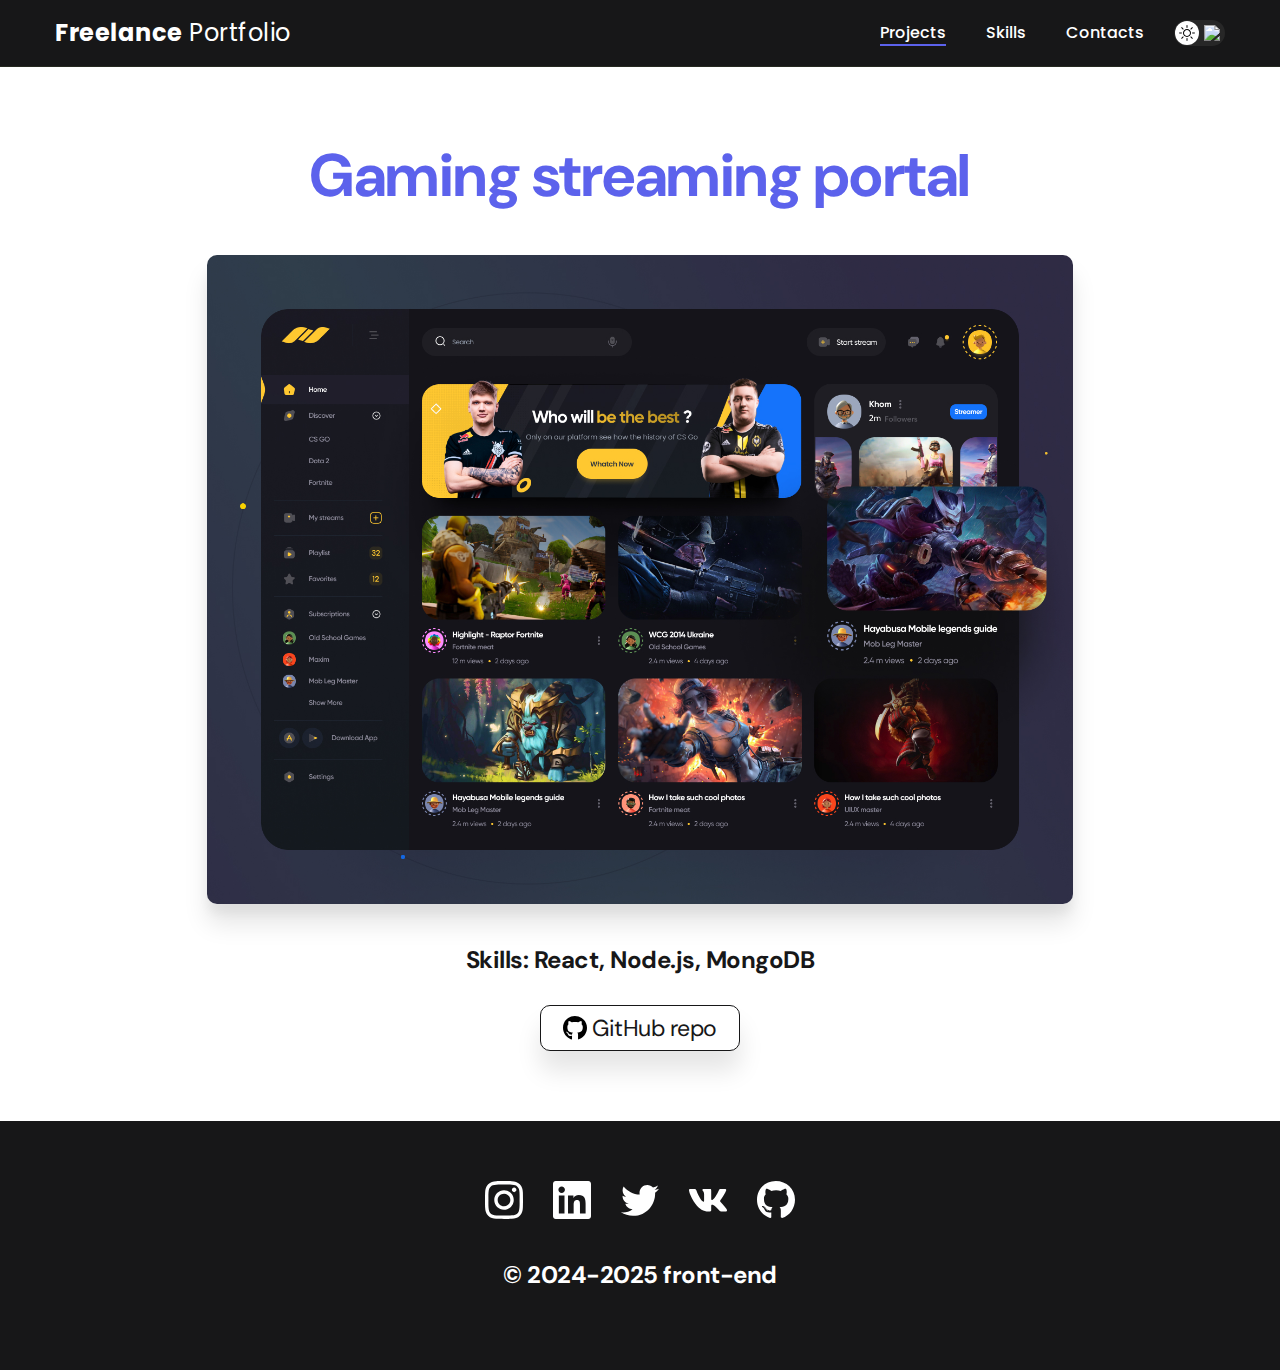
==== 01.html @ 3c2bc306 "first commit" ====
<!DOCTYPE html>
<html lang="en">
<head>
    <meta charset="UTF-8">
    <meta name="viewport" content="width=device-width, initial-scale=1.0">
    <link rel="stylesheet" href="./css/videoServise.css">
    <title>Freelance Portfolio</title>
</head>
<body>
    <nav class="nav">
        <div class="container">
            <div class="nav-row">
                <a href="./index.html" class="logo"><strong>Freelance</strong> Portfolio</a>
                <button class="dark-mode-btn "> 
                    <img src="./assets/icons/sun.svg" class="dark-mode-btn__icon">
                    <img src="./assets/icons/moon.svg" class="dark-mode-btn__icon">
                </button>
                <ul class="nav-list">
                    <li class="nav-list__item"><a href="./index.html" class="nav-list__link nav-list__link--active">Projects</a></li>
                    <li class="nav-list__item"><a href="./skills.html" class="nav-list__link">Skills</a></li>
                    <li class="nav-list__item"><a href="/contacts.html" class="nav-list__link">Contacts</a></li>
                </ul>
            </div>
            
        </div>
    </nav>

    <main>
        <div class="container">
            <h1>Gaming streaming portal</h1>
            <div class="img">
                <img src="./assets/projects/01-big.jpg" alt="">
            </div>
            <p>Skills: React, Node.js, MongoDB</p>
            <div class="btn">
                <img src="./assets/icons/github.svg" alt="">
                <span>GitHub repo</span>
            </div>
        </div>

    </main>

    <footer class="footer">
        <div class="container">
            <div class="footer__wrapper">
                <ul class="social">
                    <li class="social__item"><a href="#!"><img src="./assets/icons/instagram.svg" alt="Vkontakte"></a></li>
                    <li class="social__item"><a href="#!"><img src="./assets/icons/linkedIn.svg" alt="Instagram"></a></li>
                    <li class="social__item"><a href="#!"><img src="./assets/icons/twitter.svg" alt=" Twitter"></a></li>
                    <li class="social__item"><a href="#!"><img src="./assets/icons/Vector.svg" alt="GitHub"></a></li>
                    <li class="social__item"><a href="#!"><img src="./assets/icons/aersarf.svg" alt="LinkedIn"></a></li>
                </ul>
                <div class="copyright">
                    <p>© 2024-2025 front-end</p>
                </div>
            </div>
        </div>
    </footer>
    <script src="js/main.js" defer></script>
</body>
</html>
---- css/videoServise.css ----
@import "./reset.css";

@import url('https://fonts.googleapis.com/css2?family=DM+Sans:ital,opsz,wght@0,9..40,100..1000;1,9..40,100..1000&family=Poppins:ital,wght@0,400;0,500;0,700;1,400;1,500;1,700&display=swap');


:root {
    --black:#171718;
    --white:#fff;
    --purple:#5C62EC;
    --black-border:#262920;

    --dark-bg: var(--black);
    --dark-border: var(--black-border);
    --header-text: var(--white);
    --accent: var(--purple);
    
    /* light mode */
    --page-bg: var(--white);
    --text-color: var(--black);
    --title-1: var(--accent);
}
.dark{
    --page-bg: #252526;
    --text-color: var(--white);
    --title-1: var(--white);
}
html, body {
    font-family: 'DM Sans', sans-serif;
    font-size: larger;
    letter-spacing: -0.5px;
    height: 100%;
    display: flex;
    flex-direction: column;
}
main{
    background-color: var(--page-bg);
    color: var(--text-color);
}
.container{
    margin: 0 auto;
    padding: 0 15px;
    max-width: 1200px;
}
/* nav */
.nav {
    background-color: var(--dark-bg);
    border-bottom: 1px solid var(--dark-border);
    color: var(--header-text);
    padding: 20px 0;
    letter-spacing: normal;
}
.container{
    margin: 0 auto;
    padding: 0 15px;
    max-width: 1200px;
}
.nav-row{
    display: flex;
    justify-content: end;
    align-items: center;
    column-gap: 30px;
    row-gap: 20px;
    flex-wrap: wrap;
}
.logo{
    color: var(--header-text);
    font-size: 24px;
    font-weight: 400;
    letter-spacing: 0.5px;
    text-decoration: none;
    font-family: 'Poppins', sans-serif;
    margin-right: auto;
}
.logo strong{
    font-weight: 700;
}
.nav-list{
    display: flex;
    column-gap: 40px;
    flex-wrap: wrap;
    align-items: center;
    font-size: 16px;
    font-weight: 500;
    font-family: 'Poppins', sans-serif;
}
.nav-list__link{
    color: var(--header-text);
    text-decoration: none;
    transition: opacity 0.2s ease-in;
}
.nav-list__link:hover{
    opacity: 0.8;
}

.nav-list__link--active{
    position: relative;
}
.nav-list__link--active::before{
    content: "";
    position: absolute;
    left: 0;
    top: 100%;
    display: block;
    height: 2px;
    width: 100%;
    background-color: var(--accent);
}
.dark-mode-btn{
    order: 1;
    cursor: pointer;
    display: flex;
    justify-content: space-between;
    border: 0;
    width: 51px;
    height: 26px;
    border-radius: 30px;
    background-color: #272727;
    position: relative;
    padding: 5px;
}
.dark-mode-btn::before{
    content: "";
    position: absolute;
    top: 1px;
    left: 1px;
    width: 24px;
    height: 24px;
    border-radius: 50%;
    background-color: var(--white);
    transition: left 0.2s ease-in;
}
.dark-mode-btn--active::before{
    left: 26px;
}
.dark-mode-btn img{
    position: relative;
    z-index: 2;
}

/* Main */
main h1{
    text-align: center;
    padding: 70px 0 40px;
    font-weight: 700;
    font-size: 60px;
    line-height: 78px;
    color: var(--title-1);
}
.img{
    display: flex;
    justify-content: center;
    margin-bottom: 40px;
}
.img img{
    max-width: 865.38px;
    max-height: 650px;
    object-fit: cover;
    border-radius: 10px;
    box-shadow: 0px 20px 25px rgba(0, 0, 0, 0.1), 0px 10px 10px rgba(0, 0, 0, 0.04);
}
.container p{
    text-align: center;
    margin-bottom: 30px;
    font-weight: 700;
    font-size: 24px;
    line-height: 31.2px;
}
/* button */
.btn{
    background-color: var(--white);
    display: flex;
    align-items: center;
    justify-content: center;
    text-decoration: none;
    border-radius: 10px;
    box-shadow: 0px 20px 25px rgba(0, 0, 0, 0.1);
    padding: 10px 20px;
    width: 200px; 
    margin: 0 auto;
    border: 1px solid var(--black);
    color: var(--black);
    gap: 5px;
    margin-bottom: 70px;
    cursor: pointer;
    transition: 0.2s ease-in;
}
.btn:hover{
    transform:  translateY(-2px);
    transition: 0.2s ease-in;
}
.btn:active{
    opacity: 0.9;
    transform: scale(0.95) translateY(0px);
    transition: 0.2s ease-in;
}
/* footer */

.footer{
    background-color: var(--dark-bg);
    color: var(--white);
    padding: 60px 0 50px;
}
.social{
    display: flex;
    column-gap: 30px;
    align-items: center;
    justify-content: center;
    margin-bottom: 40px;
}
.copyright{
    font-weight: 400;
    font-size: 16px;
    line-height: 24px;
    text-align: center;
}
.social__item:hover{
    transform:  translateY(-2px);
    transition: 0.2s ease-in;
    opacity: 85%;
}
.social__item:active{
    opacity: 0.5;
    transform: scale(0.95) translateY(0px);
    transition: 0.2s ease-in;
}
.main-wrapper{
    max-width: 865px;
    margin: 0 auto;
}
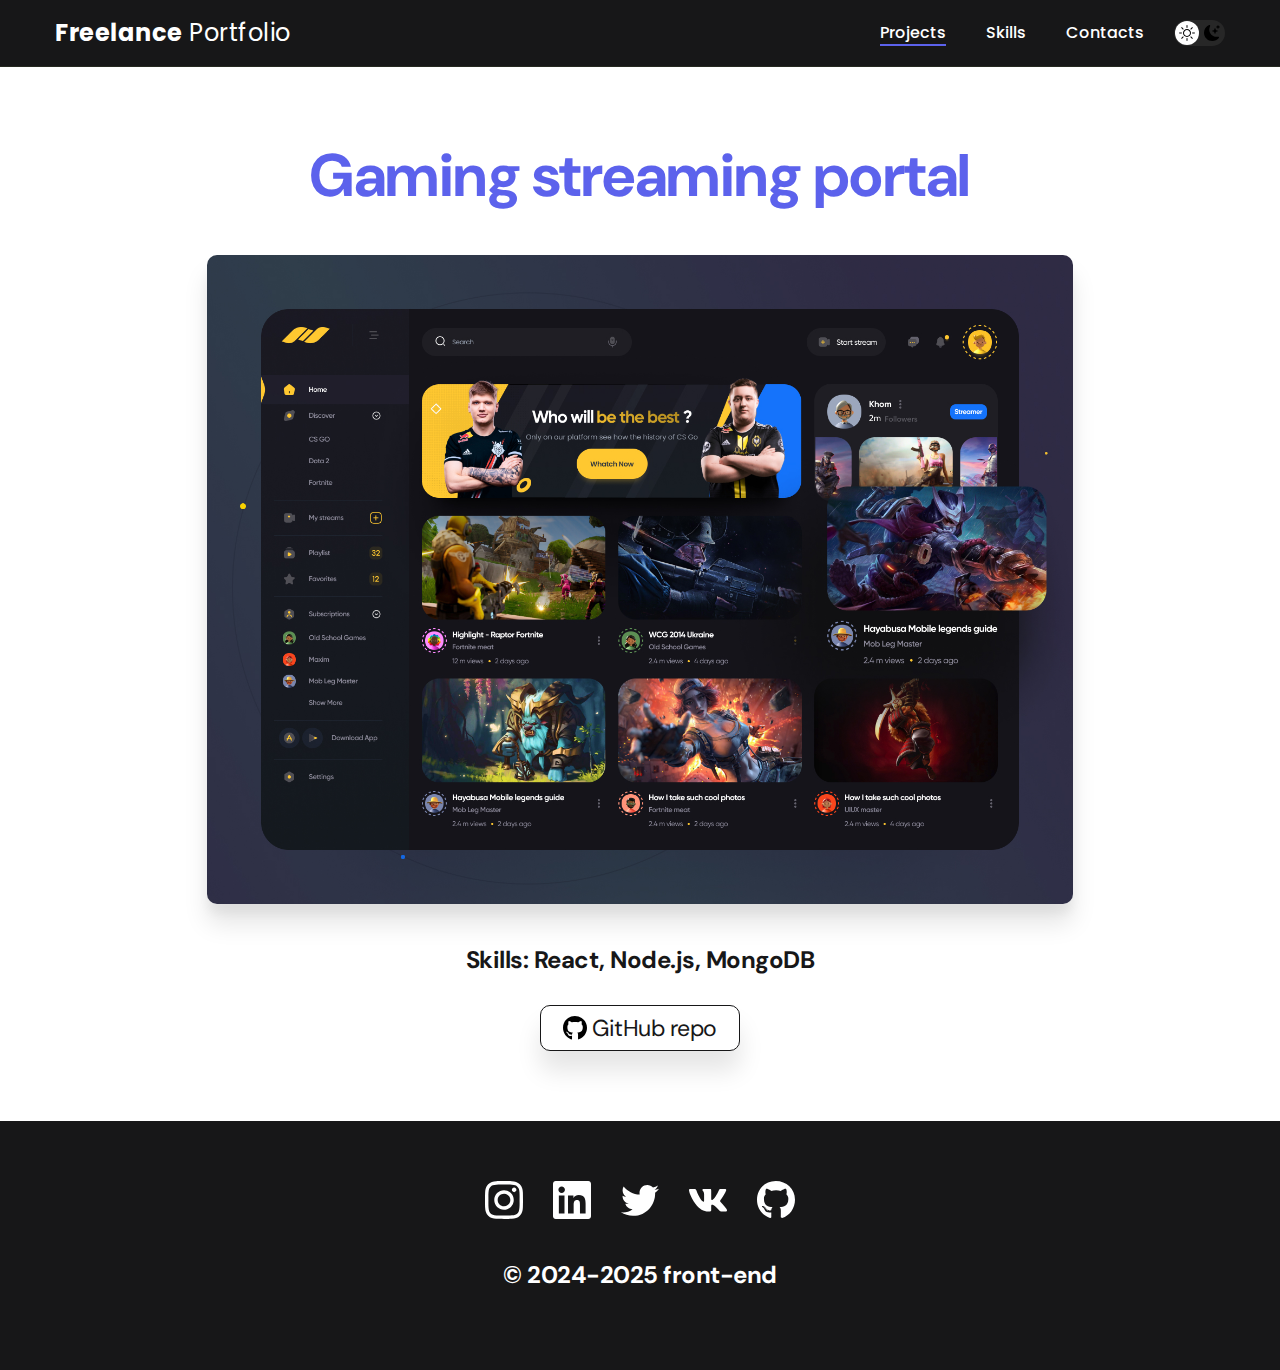
==== commit 31b445e4: "Update 01.html" ====
--- a/01.html
+++ b/01.html
@@ -18,7 +18,7 @@
                 <ul class="nav-list">
                     <li class="nav-list__item"><a href="./index.html" class="nav-list__link nav-list__link--active">Projects</a></li>
                     <li class="nav-list__item"><a href="./skills.html" class="nav-list__link">Skills</a></li>
-                    <li class="nav-list__item"><a href="/contacts.html" class="nav-list__link">Contacts</a></li>
+                    <li class="nav-list__item"><a href="./contacts.html" class="nav-list__link">Contacts</a></li>
                 </ul>
             </div>
             
@@ -58,4 +58,4 @@
     </footer>
     <script src="js/main.js" defer></script>
 </body>
-</html>+</html>
